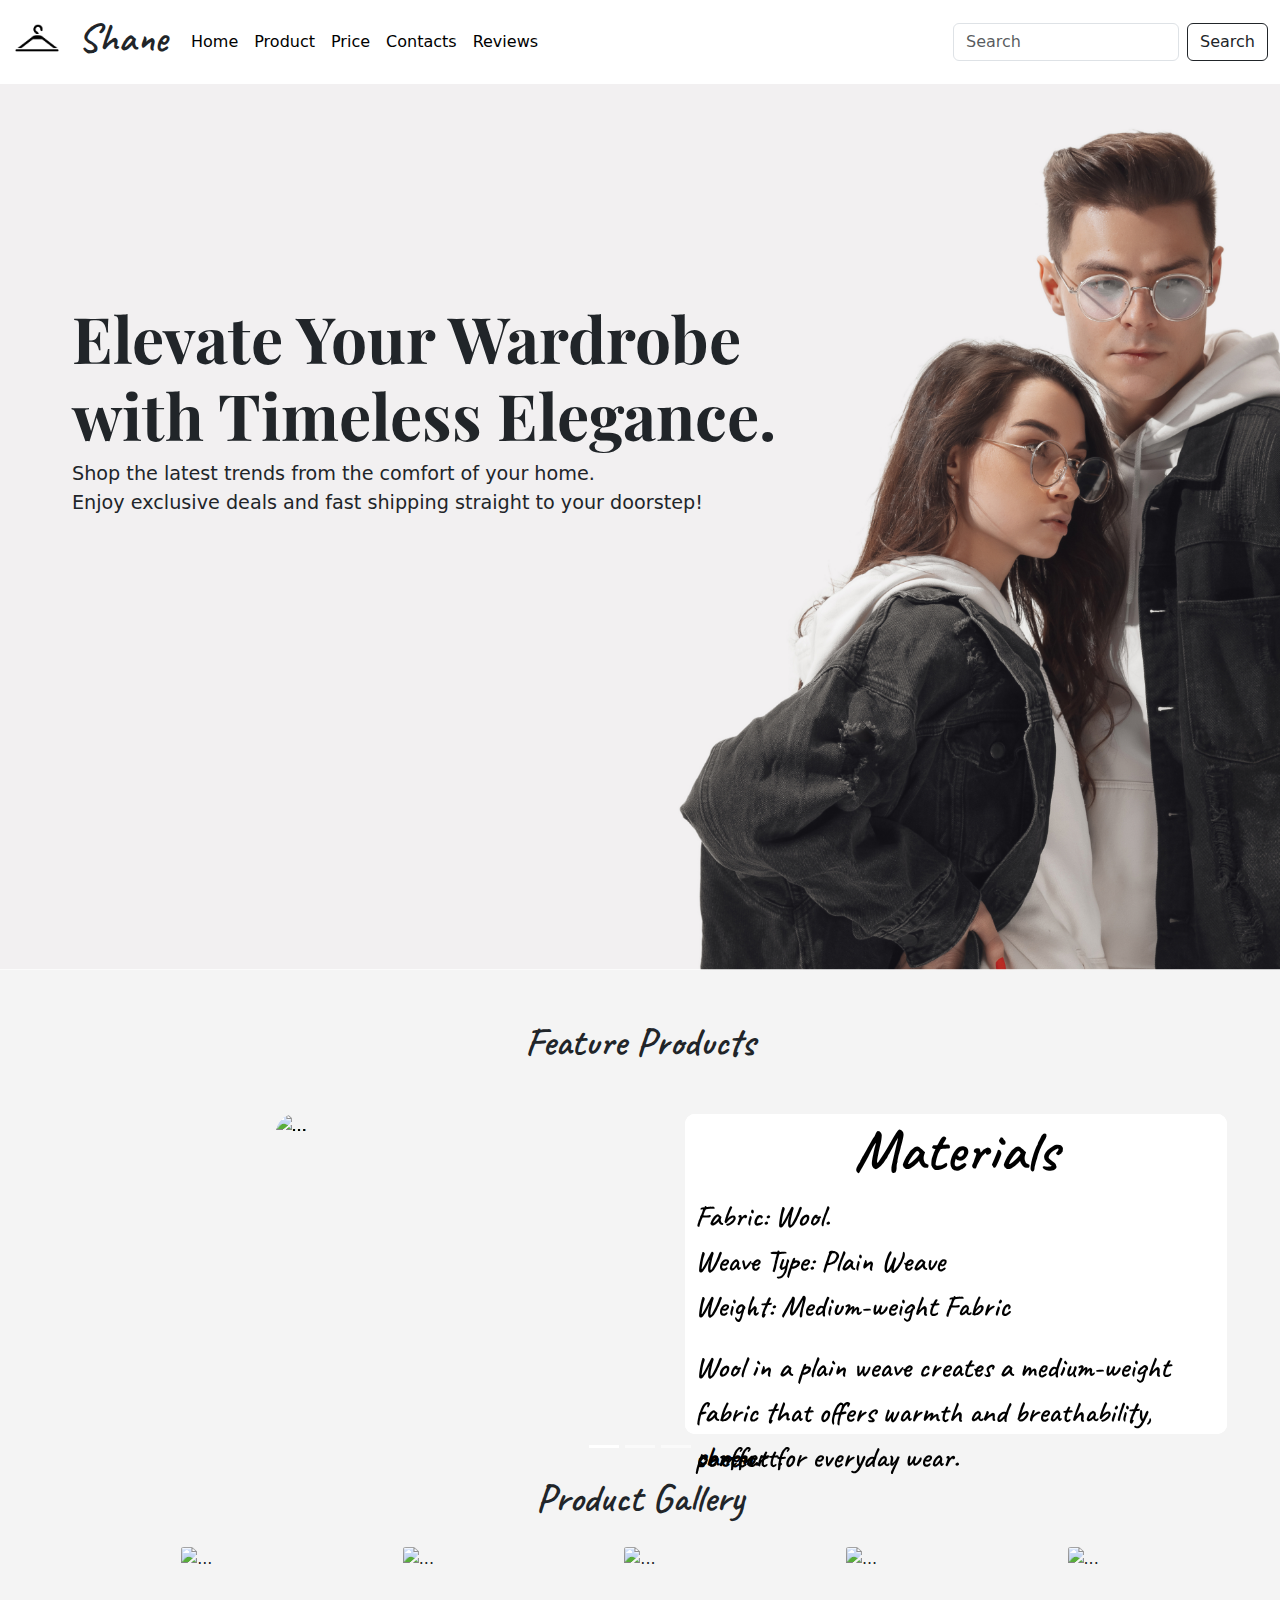
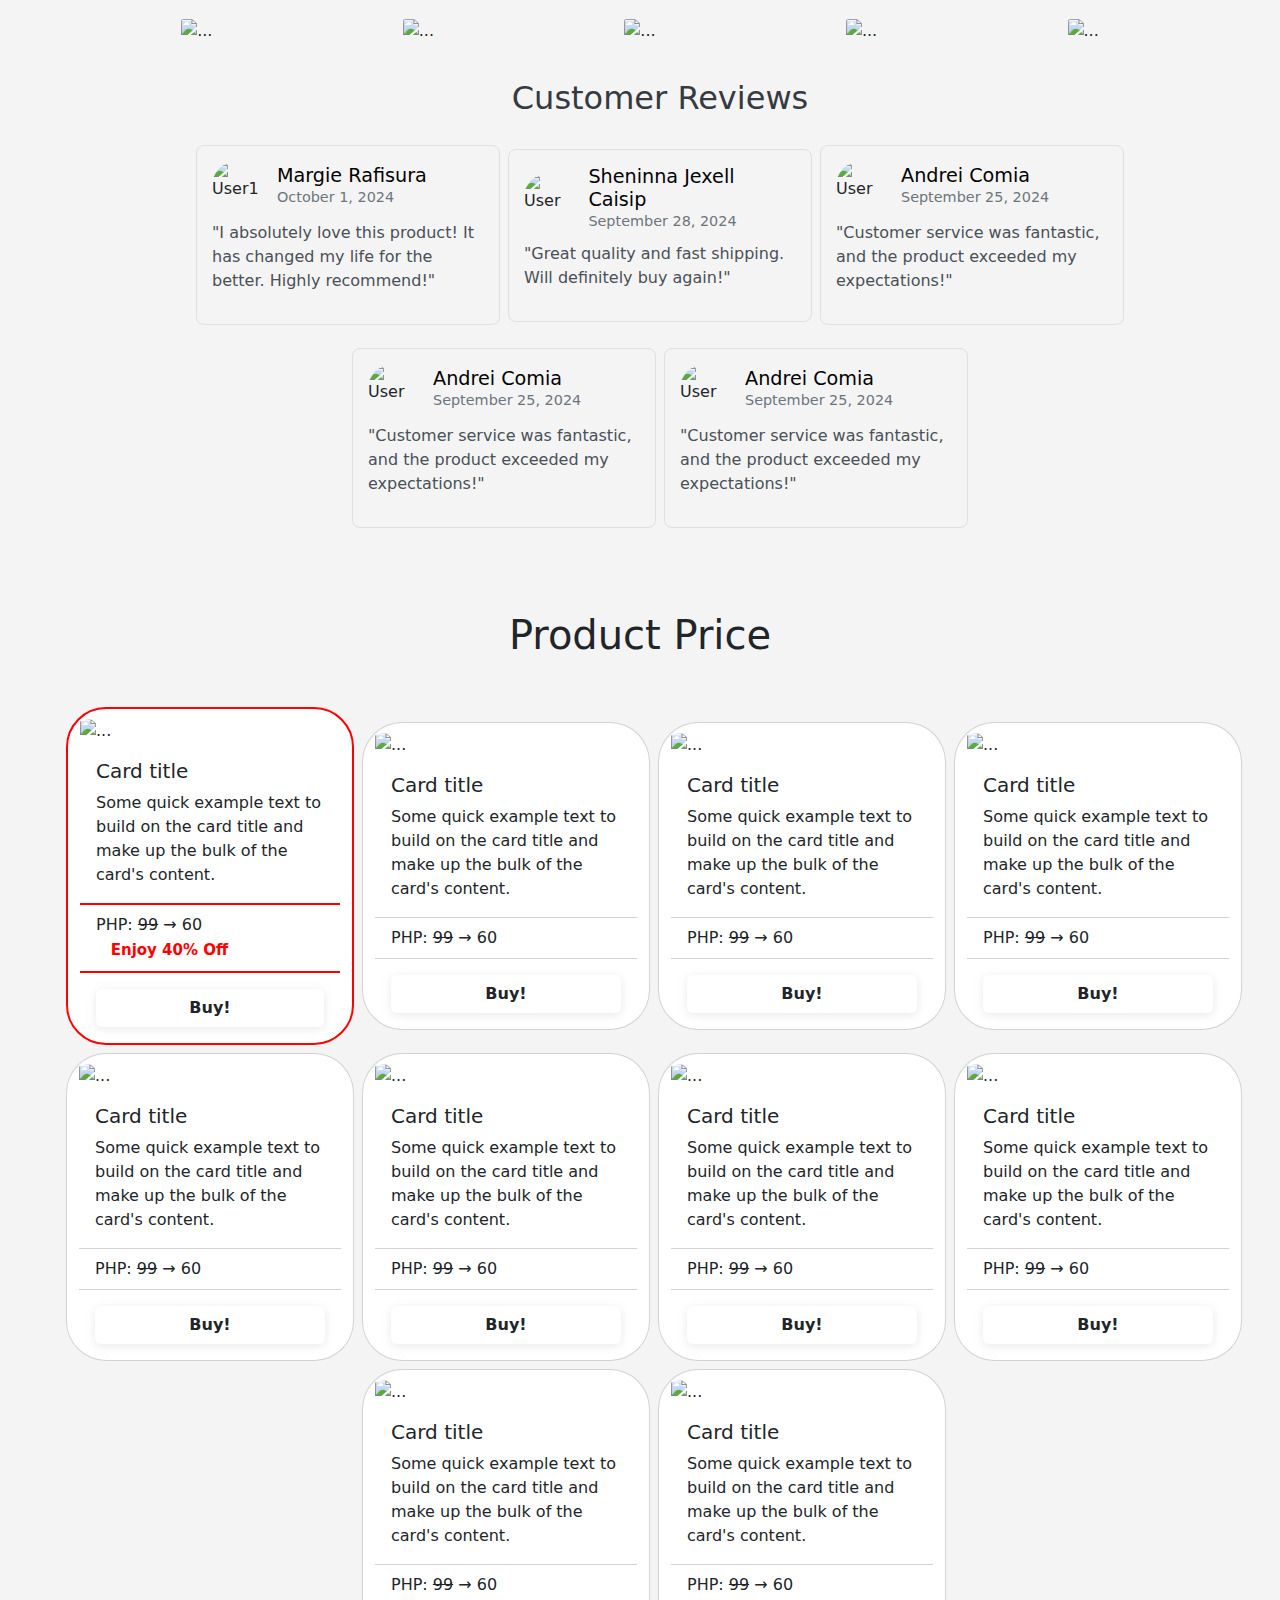
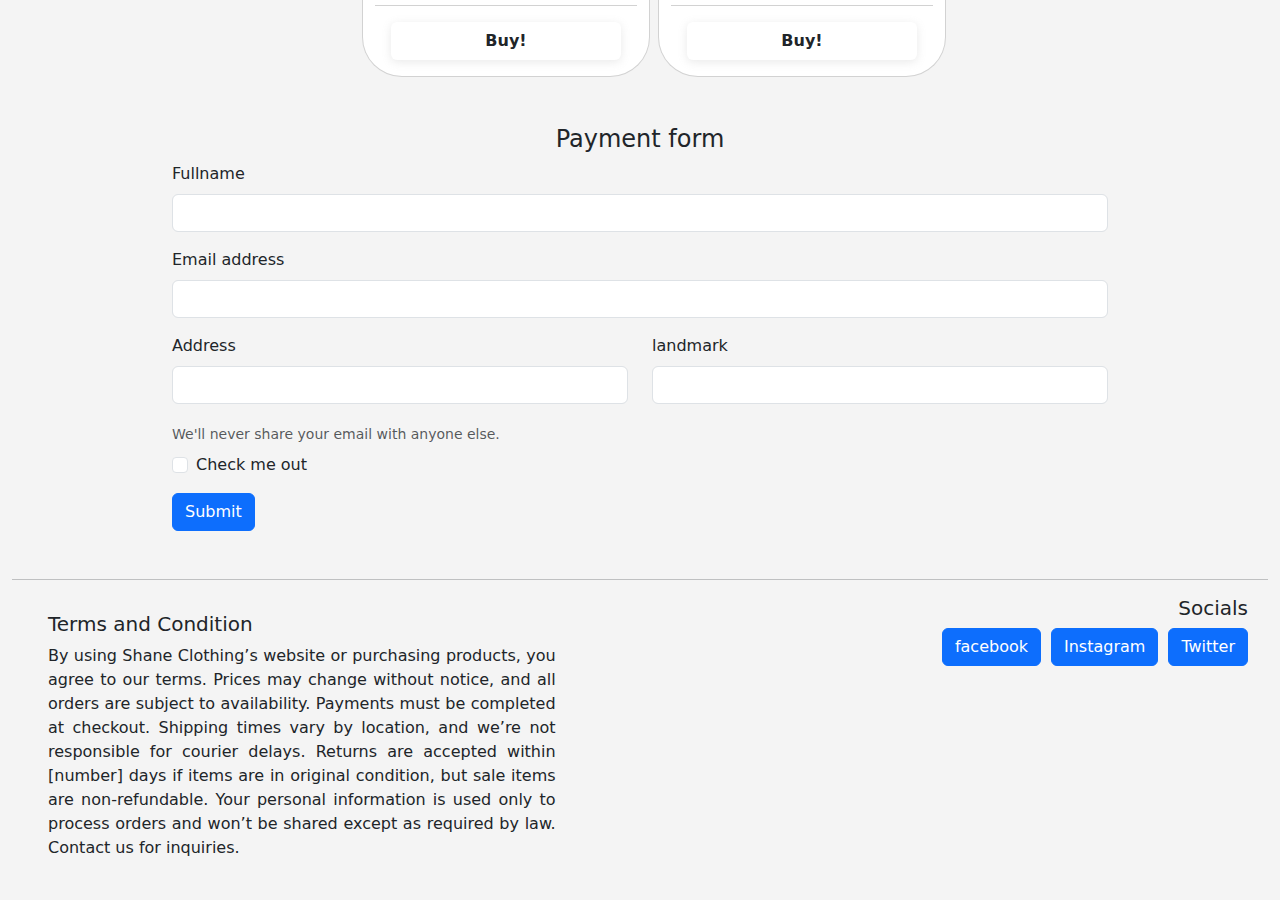
==== Web-Dev-M/UI-kay-sir-ivan-main/index.html @ c903a93c "Add files via upload" ====
<!DOCTYPE html>
<html lang="en">
<head>
    <meta charset="UTF-8">
    <meta name="viewport" content="width=device-width, initial-scale=1.0">
    <title>Shane</title>
    <link href="https://cdn.jsdelivr.net/npm/bootstrap@5.3.3/dist/css/bootstrap.min.css" rel="stylesheet" integrity="sha384-QWTKZyjpPEjISv5WaRU9OFeRpok6YctnYmDr5pNlyT2bRjXh0JMhjY6hW+ALEwIH" crossorigin="anonymous">
    <link rel="stylesheet" href="index.css">
    
</head>
<body>

    <header>
        <nav class="navbar navbar-expand-lg fixed-top">
            <div class="container-fluid">
              <a class="navbar-brand" href="#"> 
                <img src="assets/Logo2.png" class="img-fluid mb-2" alt="...">
              </a>
              <h1 class="me-3">
                Shane 
              </h1>
              <button class="navbar-toggler" type="button" data-bs-toggle="collapse" data-bs-target="#navbarSupportedContent" aria-controls="navbarSupportedContent" aria-expanded="false" aria-label="Toggle navigation">
                <span class="navbar-toggler-icon"></span>
              </button>
              <div class="collapse navbar-collapse" id="navbarSupportedContent">
                <ul class="navbar-nav me-auto mb-2 mb-lg-0">
                  <li class="nav-item">
                    <a class="nav-link active" aria-current="page" href="#">Home</a>
                  </li>
                  <li class="nav-item">
                    <a class="nav-link active" href="#">Product</a>
                  </li>

                  <li class="nav-item">
                    <a class="nav-link active" href="#">Price</a>
                  </li>

                  <li class="nav-item">
                    <a class="nav-link active" href="#">Contacts</a>
                  </li>

                  <li class="nav-item">
                    <a class="nav-link active" href="#">Reviews</a>
                  </li>

                </ul>
                <form class="d-flex" role="search">
                  <input class="form-control me-2" type="search" placeholder="Search" aria-label="Search">
                  <button class="btn btn-outline-dark text-dark" type="submit">Search</button>
                </form>
              </div>
            </div>
          </nav>
    </header>
    
    <main>
        <section class="mb-5">
          <img src="assets/Shane-logo22.png" class="img-bg img-fluid" alt="...">

          <div class="container-fluid">
            <h1 class="header-text"><span class="hero-span">Elevate Your Wardrobe</span> <br>with Timeless Elegance.</h1>
            <p class="parag">
              Shop the latest trends from the comfort of your home. <br>  Enjoy exclusive deals and fast shipping straight to your doorstep!
            </p>
          </div>
        </section>

        <section>
          <div class="contr container-fluid">
            <h1 class="tops">Feature Products</h1>

            <div id="carouselExampleInterval" class="carousel slide w-100" data-bs-ride="carousel">
              <div class="carousel-indicators">
                <button type="button" data-bs-target="#carouselExampleIndicators" data-bs-slide-to="0" class="active" aria-current="true" aria-label="Slide 1"></button>
                <button type="button" data-bs-target="#carouselExampleIndicators" data-bs-slide-to="1" aria-label="Slide 2"></button>
                <button type="button" data-bs-target="#carouselExampleIndicators" data-bs-slide-to="2" aria-label="Slide 3"></button>
              </div>
              <div class="carousel-inner">
                <a href="#id" class="feature-link">
                  <div class="carousel-item active" data-bs-interval="1000">
                    <div class="f-row row gap-1">
                        <div class="in-rowf col">
                          <img src="/UI-kay-sir-ivan-main/assets/2.2g.jfif" class="fp-img card-img-top" alt="...">
                        </div>
                      
                        <div class="in-rowf1 col">
                          <div class="fp-desc">
                            <h5 class="head1 text-center fs-7">Materials</h5>
                              <p class="parag-feture">
                                Fabric: Cotton.<br>
                                Weave Type: Twill Weave<br>
                                Weight: Lightweight Fabric
                              </p>
                              <p class="parag-feture">
                              Cotton in a twill weave creates a lightweight, durable fabric that drapes beautifully and offers comfort.
                              </p>
                          </div>
                        </div>

                    </div>
                  </div>
                </a>

                <a href="#id" class="feature-link">
                <div class="carousel-item active" data-bs-interval="1000">
                  <div class="f-row row gap-1">
                      <div class="in-rowf col">
                        <img src="/UI-kay-sir-ivan-main/assets/4.4g.jfif" class="fp-img card-img-top" alt="...">
                      </div>
                    <div class="in-rowf1 col">
                        <div class="fp-desc">
                          <h5 class="head1 text-center fs-7">Materials</h5>
                            <p class="parag-feture">
                              Fabric: Wool.<br>
                              Weave Type: Plain Weave<br>
                              Weight: Medium-weight Fabric
                            </p>
                            <p class="parag-feture">
                              Wool in a plain weave creates a medium-weight fabric that offers warmth and breathability, perfect for everyday wear.
                            </p>
                        </div>
                    </div>
                  </div>
                </div>
                </a>

                <a href="#id" class="feature-link">
                <div class="carousel-item active" data-bs-interval="1000"></div>
                  <div class="f-row row gap-1">
                    <div class="in-rowf col">
                      <img src="/UI-kay-sir-ivan-main/assets/3m.jfif" class="fp-img card-img-top" alt="...">
                    </div>
                    <div class="in-rowf1 col">
                        <div class="fp-desc">
                          <h5 class="head1 text-center fs-7">Materials</h5>
                            <p class="parag-feture">
                              Fabric: Polyester.<br>
                              Weave Type: Satin Weave<br>
                              Weight: Heavyweight Fabric
                            </p>
                            <p class="parag-feture">
                              Polyester in a satin weave forms a heavyweight fabric that combines durability with a luxurious sheen.
                            </p>
                        </div>
                    </div>
                  </div>
                </div>
              </a>


              <button class="carousel-control-prev" type="button" data-bs-target="#carouselExampleInterval" data-bs-slide="prev">
                <span class="carousel-control-prev-icon-dark" aria-hidden="true"></span>
                <span class="visually-hidden">Previous</span>
              </button>
              <button class="carousel-control-next" type="button" data-bs-target="#carouselExampleInterval" data-bs-slide="next">
                <span class="carousel-control-next-icon-dark" aria-hidden="true"></span>
                <span class="visually-hidden">Next</span>
              </button>
            </div>
          </div>
        </section>

        <section class="oop">
          <h1 class="tops">Product Gallery</h1>

          <div class="container">
            <div class="container text-center">
              <div class="row row-cols-2 row-cols-lg-5 g-2 g-lg-3">
                <div class="col">
                  <div class="p-3">
                    <img src="/UI-kay-sir-ivan-main/assets/1.1g.jfif" class="card-img-top" alt="...">
                  </div>
                </div>
                <div class="col">
                  <div class="p-3">
                    <img src="/UI-kay-sir-ivan-main/assets/2.2g.jfif" class="card-img-top" alt="...">
                  </div>
                </div>
                <div class="col">
                  <div class="p-3">
                    <img src="/UI-kay-sir-ivan-main/assets/3.3g.jfif "class="card-img-top" alt="...">
                  </div>
                </div>
                <div class="col">
                  <div class="p-3">
                    <img src="/UI-kay-sir-ivan-main/assets/4.4g.jfif" class="card-img-top" alt="...">
                  </div>
                </div>
                <div class="col">
                  <div class="p-3">
                    <img src="/UI-kay-sir-ivan-main/assets/2g.jfif" class="card-img-top" alt="...">
                  </div>
                </div>
                <div class="col">
                  <div class="p-3">
                    <img src="/UI-kay-sir-ivan-main/assets/5g.jfif" class="card-img-top" alt="...">
                  </div>
                </div>
                <div class="col">
                  <div class="p-3">
                    <img src="/UI-kay-sir-ivan-main/assets/2m.jfif" class="card-img-top" alt="...">
                  </div>
                </div>
                <div class="col">
                  <div class="p-3">
                    <img src="/UI-kay-sir-ivan-main/assets/3m.jfif" class="card-img-top" alt="...">
                  </div>
                </div>
                <div class="col">
                  <div class="p-3">
                    <img src="/UI-kay-sir-ivan-main/assets/4m.jfif" class="card-img-top" alt="...">
                  </div>
                </div>
                <div class="col">
                  <div class="p-3">
                    <img src="/UI-kay-sir-ivan-main/assets/5m.jfif" class="card-img-top" alt="...">
                  </div>
                </div>
              </div>
            </div>  
          </div>
        </section>

        <section class="reviews">

          <div class="rev-container row container-fluid gap-2">
                <h2 class="reviews-title" id="id">Customer Reviews</h2>
                <div class="review-card col-12 col-md-3 col-lg-3">
                    <div class="review-header">
                        <img src="assets/gir.jpg" alt="User1" class="review-avatar">
                        <div>
                            <h3 class="review-name">Margie Rafisura</h3>
                            <p class="review-date">October 1, 2024</p>
                        </div>
                    </div>
                    <p class="review-text">"I absolutely love this product! It has changed my life for the better. Highly recommend!"</p>
                </div>

                  <div class="review-card col-12 col-md-3 col-lg-3">
                    <div class="review-header">
                        <img src="assets/gg.jpg" alt="User 2" class="review-avatar">
                        <div>
                            <h3 class="review-name">Sheninna Jexell Caisip</h3>
                            <p class="review-date">September 28, 2024</p>
                        </div>
                    </div>
                    <p class="review-text">"Great quality and fast shipping. Will definitely buy again!"</p>
                  </div>

                  <div class="review-card col-12 col-md-3 col-lg-3">
                    <div class="review-header">
                        <img src="assets/boi.jpg" alt="User 3" class="review-avatar">
                        <div>
                            <h3 class="review-name">Andrei Comia</h3>
                            <p class="review-date">September 25, 2024</p>
                        </div>
                    </div>
                    <p class="review-text">"Customer service was fantastic, and the product exceeded my expectations!"</p>
                  </div>


                  <div class="review-card col-12 col-md-3 col-lg-3">
                    <div class="review-header">
                        <img src="assets/boi.jpg" alt="User 3" class="review-avatar">
                        <div>
                            <h3 class="review-name">Andrei Comia</h3>
                            <p class="review-date">September 25, 2024</p>
                        </div>
                    </div>
                    <p class="review-text">"Customer service was fantastic, and the product exceeded my expectations!"</p>
                  </div>

                  <div class="review-card col-12 col-md-3 col-lg-3">
                    <div class="review-header">
                        <img src="assets/boi.jpg" alt="User 3" class="review-avatar">
                        <div>
                            <h3 class="review-name">Andrei Comia</h3>
                            <p class="review-date">September 25, 2024</p>
                        </div>
                    </div>
                    <p class="review-text">"Customer service was fantastic, and the product exceeded my expectations!"</p>
                  </div>
          </div>
               
        </section>
    
        <section>
          <div class="payment container-fluid mt-5">
            <h1 class="text-center my-5">Product Price</h1>
            <div class="payment-row row gap-2 ms-3">

                <div class="discount-card-1 card" style="width: 18rem;">
                  <img src="/UI-kay-sir-ivan-main/assets/1.1g.jfif" class="card-img-top" alt="...">
                    <div class="card-body">
                      <h5 class="card-title">Card title</h5>
                      <p class="card-text">Some quick example text to build on the card title and make up the bulk of the card's content.</p>
                    </div>
                      <ul class="list-group list-group-flush">
                        <li class="list-group-item">PHP: <span class="discount">99</span> &#x2192; 60 <span class="discount-1 badge">Enjoy 40% Off</span></li>
                      </ul>
                    <div class="card-body">
                      <a href="#" class="btn-dis btn">Buy!</a>
                    </div>
                </div>

                <div class="discount-card card" style="width: 18rem;">
                  <img src="/UI-kay-sir-ivan-main/assets/2.2g.jfif" class="card-img-top" alt="...">
                    <div class="card-body">
                      <h5 class="card-title">Card title</h5>
                      <p class="card-text">Some quick example text to build on the card title and make up the bulk of the card's content.</p>
                    </div>
                      <ul class="list-group list-group-flush">
                        <li class="list-group-item">PHP: <span class="discount">99</span> &#x2192; 60</li>
                      </ul>
                    <div class="card-body">
                      <a href="#" class="btn-dis btn">Buy!</a>
                    </div>
                </div>

                <div class="discount-card card" style="width: 18rem;">
                  <img src="/UI-kay-sir-ivan-main/assets/2g.jfif" class="card-img-top" alt="...">
                    <div class="card-body">
                      <h5 class="card-title">Card title</h5>
                      <p class="card-text">Some quick example text to build on the card title and make up the bulk of the card's content.</p>
                    </div>
                      <ul class="list-group list-group-flush">
                        <li class="list-group-item">PHP: <span class="discount">99</span> &#x2192; 60</li>
                      </ul>
                    <div class="card-body">
                      <a href="#" class="btn-dis btn">Buy!</a>
                    </div>
                </div>

                <div class="discount-card card" style="width: 18rem;">
                  <img src="/UI-kay-sir-ivan-main/assets/3.3g.jfif" class="card-img-top" alt="...">
                    <div class="card-body">
                      <h5 class="card-title">Card title</h5>
                      <p class="card-text">Some quick example text to build on the card title and make up the bulk of the card's content.</p>
                    </div>
                      <ul class="list-group list-group-flush">
                        <li class="list-group-item">PHP: <span class="discount">99</span> &#x2192; 60</li>
                      </ul>
                    <div class="card-body">
                      <a href="#" class="btn-dis btn">Buy!</a>
                    </div>
                </div>

                <div class="discount-card card" style="width: 18rem;">
                  <img src="/UI-kay-sir-ivan-main/assets/5g.jfif" class="card-img-top" alt="...">
                    <div class="card-body">
                      <h5 class="card-title">Card title</h5>
                      <p class="card-text">Some quick example text to build on the card title and make up the bulk of the card's content.</p>
                    </div>
                      <ul class="list-group list-group-flush">
                        <li class="list-group-item">PHP: <span class="discount">99</span> &#x2192; 60</li>
                      </ul>
                    <div class="card-body">
                      <a href="#" class="btn-dis btn">Buy!</a>
                    </div>
                </div>

                <div class="discount-card card" style="width: 18rem;">
                  <img src="/UI-kay-sir-ivan-main/assets/2m.jfif" class="card-img-top" alt="...">
                    <div class="card-body">
                      <h5 class="card-title">Card title</h5>
                      <p class="card-text">Some quick example text to build on the card title and make up the bulk of the card's content.</p>
                    </div>
                      <ul class="list-group list-group-flush">
                        <li class="list-group-item">PHP: <span class="discount">99</span> &#x2192; 60</li>
                      </ul>
                    <div class="card-body">
                      <a href="#" class="btn-dis btn">Buy!</a>
                    </div>
                </div>

                <div class="discount-card card" style="width: 18rem;">
                  <img src="/UI-kay-sir-ivan-main/assets/3m.jfif" class="card-img-top" alt="...">
                    <div class="card-body">
                      <h5 class="card-title">Card title</h5>
                      <p class="card-text">Some quick example text to build on the card title and make up the bulk of the card's content.</p>
                    </div>
                      <ul class="list-group list-group-flush">
                        <li class="list-group-item">PHP: <span class="discount">99</span> &#x2192; 60</li>
                      </ul>
                    <div class="card-body">
                      <a href="#" class="btn-dis btn">Buy!</a>
                    </div>
                </div>

                <div class="discount-card card" style="width: 18rem;">
                  <img src="/UI-kay-sir-ivan-main/assets/4m.jfif" class="card-img-top" alt="...">
                    <div class="card-body">
                      <h5 class="card-title">Card title</h5>
                      <p class="card-text">Some quick example text to build on the card title and make up the bulk of the card's content.</p>
                    </div>
                      <ul class="list-group list-group-flush">
                        <li class="list-group-item">PHP: <span class="discount">99</span> &#x2192; 60</li>
                      </ul>
                    <div class="card-body">
                      <a href="#" class="btn-dis btn">Buy!</a>
                    </div>
                </div>

                <div class="discount-card card" style="width: 18rem;">
                  <img src="/UI-kay-sir-ivan-main/assets/1m.jfif" class="card-img-top" alt="...">
                    <div class="card-body">
                      <h5 class="card-title">Card title</h5>
                      <p class="card-text">Some quick example text to build on the card title and make up the bulk of the card's content.</p>
                    </div>
                      <ul class="list-group list-group-flush">
                        <li class="list-group-item">PHP: <span class="discount">99</span> &#x2192; 60</li>
                      </ul>
                    <div class="card-body">
                      <a href="#" class="btn-dis btn">Buy!</a>
                    </div>
                </div>

                <div class="discount-card card" style="width: 18rem;">
                  <img src="/UI-kay-sir-ivan-main/assets/6m.jfif" class="card-img-top" alt="...">
                    <div class="card-body">
                      <h5 class="card-title">Card title</h5>
                      <p class="card-text">Some quick example text to build on the card title and make up the bulk of the card's content.</p>
                    </div>
                      <ul class="list-group list-group-flush">
                        <li class="list-group-item">PHP: <span class="discount">99</span> &#x2192; 60</li>
                      </ul>
                    <div class="card-body">
                      <a href="#" class="btn-dis btn">Buy!</a>
                    </div>
                </div>

              </div>
          </div>
        </section>


        <section class="payment-form mt-5">
          <h4 class="text-center">Payment form</h4>
          <div class="payment-cont container-fluid w-75">
            <form>
              <div class="mb-3">  
                <label for="exampleInputPassword1" class="form-label">Fullname</label>
                <input type="password" class="form-control" id="exampleInputPassword1">
              </div>
              <div class="mb-3">
                <label for="exampleInputEmail1" class="form-label">Email address</label>
                <input type="email" class="form-control" id="exampleInputEmail1" aria-describedby="emailHelp">
              </div>
              <div class="row">
                <div class="col-6 mb-3">
                  <label for="exampleInputPassword1" class="form-label">Address</label>
                  <input type="password" class="form-control" id="exampleInputPassword1">
                </div>
  
                <div class="col-6 mb-3">
                  <label for="exampleInputPassword1" class="form-label">landmark</label>
                  <input type="password" class="form-control" id="exampleInputPassword1">
                </div>
              </div>
              <div id="emailHelp" class="form-text mb-2">We'll never share your email with anyone else.</div>
              <div class="mb-3 form-check">
                <input type="checkbox" class="form-check-input" id="exampleCheck1">
                <label class="form-check-label" for="exampleCheck1">Check me out</label>
              </div>
              
              <button type="submit" class="btn btn-primary">Submit</button>
              
            </form>
          </div>
        </section>

        
    </main>

    <footer>
      <div class="foot-container container-fluid mt-5">
        <hr>
        <div class="row mb-4">   
              <div class="col-sm-6 col-lg-6 mb-3 mb-sm-0">
                <div class="footer-card card">
                  <div class="footer-1 card-body">
                    <h5 class="card-title">Terms and Condition</h5>
                    <p class="footer-text card-text">By using Shane Clothing’s website or purchasing products, you agree to our terms. 
                      Prices may change without notice, and all orders are subject to availability. Payments must be completed at 
                      checkout. Shipping times vary by location, and we’re not responsible for courier delays. Returns are accepted 
                      within [number] days if items are in original condition, but sale items are non-refundable. Your personal information 
                      is used only to process orders and won’t be shared except as required by law. Contact us  
                      for inquiries.</p>
                  </div>
                </div>
              </div>
              <div class="col-sm-6 col-lg-6 ">
                
                    <h5 class="footer-2" >Socials</h5>
                    <div class="div1">
                      <a href="#" class="social-btn btn btn-primary">facebook</a>
                      <a href="#" class="btn btn-primary">Instagram</a>
                      <a href="#" class="btn footer-2 btn-primary">Twitter</a>
                    </div>
                    
                  </div>
                </div>
              </div>
            </div>
        </div>   
    </footer>



    <script src="https://cdn.jsdelivr.net/npm/bootstrap@5.3.3/dist/js/bootstrap.bundle.min.js" integrity="sha384-YvpcrYf0tY3lHB60NNkmXc5s9fDVZLESaAA55NDzOxhy9GkcIdslK1eN7N6jIeHz" crossorigin="anonymous"></script>
</body>
</html>
---- Web-Dev-M/UI-kay-sir-ivan-main/index.css ----
@font-face {
    font-family: header;
    src: url(fonts/Caveat-SemiBold.ttf);
}

@font-face {
    font-family: design;
    src: url(fonts/PlayfairDisplay-VariableFont_wght.ttf);
}
body{
    background-color: rgb(244, 244, 244);
}

.navbar{
    object-fit: cover;
    background-color: white;
}
.img-fluid{
    height: 50px;
}

.img-bg{
    margin-top: 70px;
    height: 100%;
}
.me-3{
    font-family: header;
}

.header-text {
    font-size: 1.0rem; /* Default size */
    position: absolute; 
    top: 150px;
    margin-left: 10px;
    font-weight: bolder;
}

.parag{
    font-size: 0.5rem;
    position: absolute;
    top: 200px;
    margin-left: 10px;  
}

.tops{
    font-family: header;
    text-align: center;
}

.card-img-top{
    border-radius: 10%;
}

.feat-desc{
    position: absolute;
    right: 10px;
}

.fp-img{
    height: 80%;
    width: 120%;
    border-radius: 20px;
    object-fit: contain;
}
.in-rowf{
    width: 45%;
    height: 200px;
    display: flex;
    align-items: center;
    justify-content: center;
    
}

.in-rowf1{
    width: 45%;
    height: 200px;
    display: flex;
    align-items: center;
    justify-content: center;
    font-family: header;
}

.parag-feture{
    font-size: 12px;
}

.fp-desc{
    height: 80%;
    width: 120%;
    border-radius: 10px;
    background-color: white;
}
.parag-feture{
    margin-left: 10px;
}

.f-row{
    display: flex;
    align-items: center;
    justify-content: center;
    width: 100%;
    margin-left: 1px;
}

.feature-link{
    text-decoration: none;
    color: black;
}

.rev-container{
    width: 100%;
    position: relative;
    display: flex;
    justify-content: center;
    align-items: center;
    margin-left: 20px;
}

.reviews {
    margin: 0 auto;
    padding: 20px;
    background: rgb(244, 244, 244);
    border-radius: 8px;
}

.reviews-title {
    text-align: center;
    margin-bottom: 20px;
    color: #343a40;
}

.review-card {
    border: 1px solid #e0e0e0;
    border-radius: 8px;
    padding: 15px;
    margin-bottom: 15px;
    transition: box-shadow 0.3s;
}

.review-card:hover {
    box-shadow: 0 4px 20px rgba(0, 0, 0, 0.2);
}

.review-header {
    display: flex;
    align-items: center;
}

.review-avatar {
    width: 50px;
    height: 50px;
    border-radius: 50%;
    margin-right: 15px;
}

.review-name {
    margin: 0;
    font-size: 1.2em;
    color: #020202;
}

.review-date {
    margin: 0;
    font-size: 0.9em;
    color: #6c757d;
}

.review-text {
    margin-top: 10px;
    font-size: 1em;
    color: #495057;
}

.payment{
    width: 100%;

}
.payment-row{
    display: flex;
    justify-content: center;
    align-items: center;
}

.discount-card{
    padding-top: 10px;
    border-radius: 40px;

}

.discount-card-1{
    padding-top: 10px;
    border-radius: 40px;
    border: 2px solid red;
}

.discount{
    text-decoration: line-through;
}

.discount-1{
    color: red;
    margin-left: 5px;
    font-size: 15px;
}


.foot-container{
    width: 100%;
}
.footer-card{
    border: none;
    background: transparent;
}
.footer-1{
    margin-left: 20px;
    border: none;
    background: transparent;
    background-color: rgb(244, 244, 244);
 }

.footer-2{
   text-align: end;
   margin-right: 20px;
}

.div1{
    display: flex;
    justify-content: end;
    gap: 10px;
}

.footer-text{
    width: 90%;
    text-align: justify;
}

.btn-dis{
    box-shadow: 0 2px 10px rgba(143, 143, 143, 0.2);
    width: 100%;
    font-weight: 600;
}
  
@media (min-width: 800px) and (max-width: 1100px) {
    .adaptive-text {
        font-size: 1.5rem; 
    } 

    body{
        background-color: rgb(244, 244, 244);
    }

    .header-text {
        font-size: 2.5rem;
        position: absolute; 
        top: 200px;
        margin-left: 10px;
        font-weight: bolder;
    }
    
    .parag{
        font-size: 0.8rem;
        position: absolute;
        top: 300px;
        margin-left: 10px;  
    }


}

@media (min-width: 1100px) {
    .img-bg{
        margin-top: 70px;
        height: 900px;
        object-fit: cover;
    }
    .hero-span{
        font-weight: 700;
        font-size: 4.0rem;
        font-family: design;
    }
    .adaptive-text {
        font-size: 0.5rem; 
    }
    .header-text {
        font-size: 4.0rem;
        position: absolute; 
        top: 300px;
        margin-left: 60px;
        font-weight: bolder;
        font-family: design;
    }
    
    .parag{
        font-size: 1.2rem;
        position: absolute;
        top: 460px;
        margin-left: 60px;  
    }

    .in-rowf{
        width: 45%;
        height: 400px;
        display: flex;
        align-items: center;
        justify-content: center;
        
    }
    
    .in-rowf1{
        width: 45%;
        height: 400px;
        display: flex;
        align-items: center;
        justify-content: center;
        font-family: header;
    }

    .fp-desc{
        height: 80%;
        width: 90%;
        border-radius: 10px;
        background-color: white;
    }

    .fp-img{
        height: 80%;
        width: 50%;
        margin-left: 200px;
        border-radius: 20px;
        object-fit: fill;
    }

    
    .parag-feture{
        font-size: 30px;
    }

    .head1{
        font-size: 60px;
        font-weight: 800;
    }
}
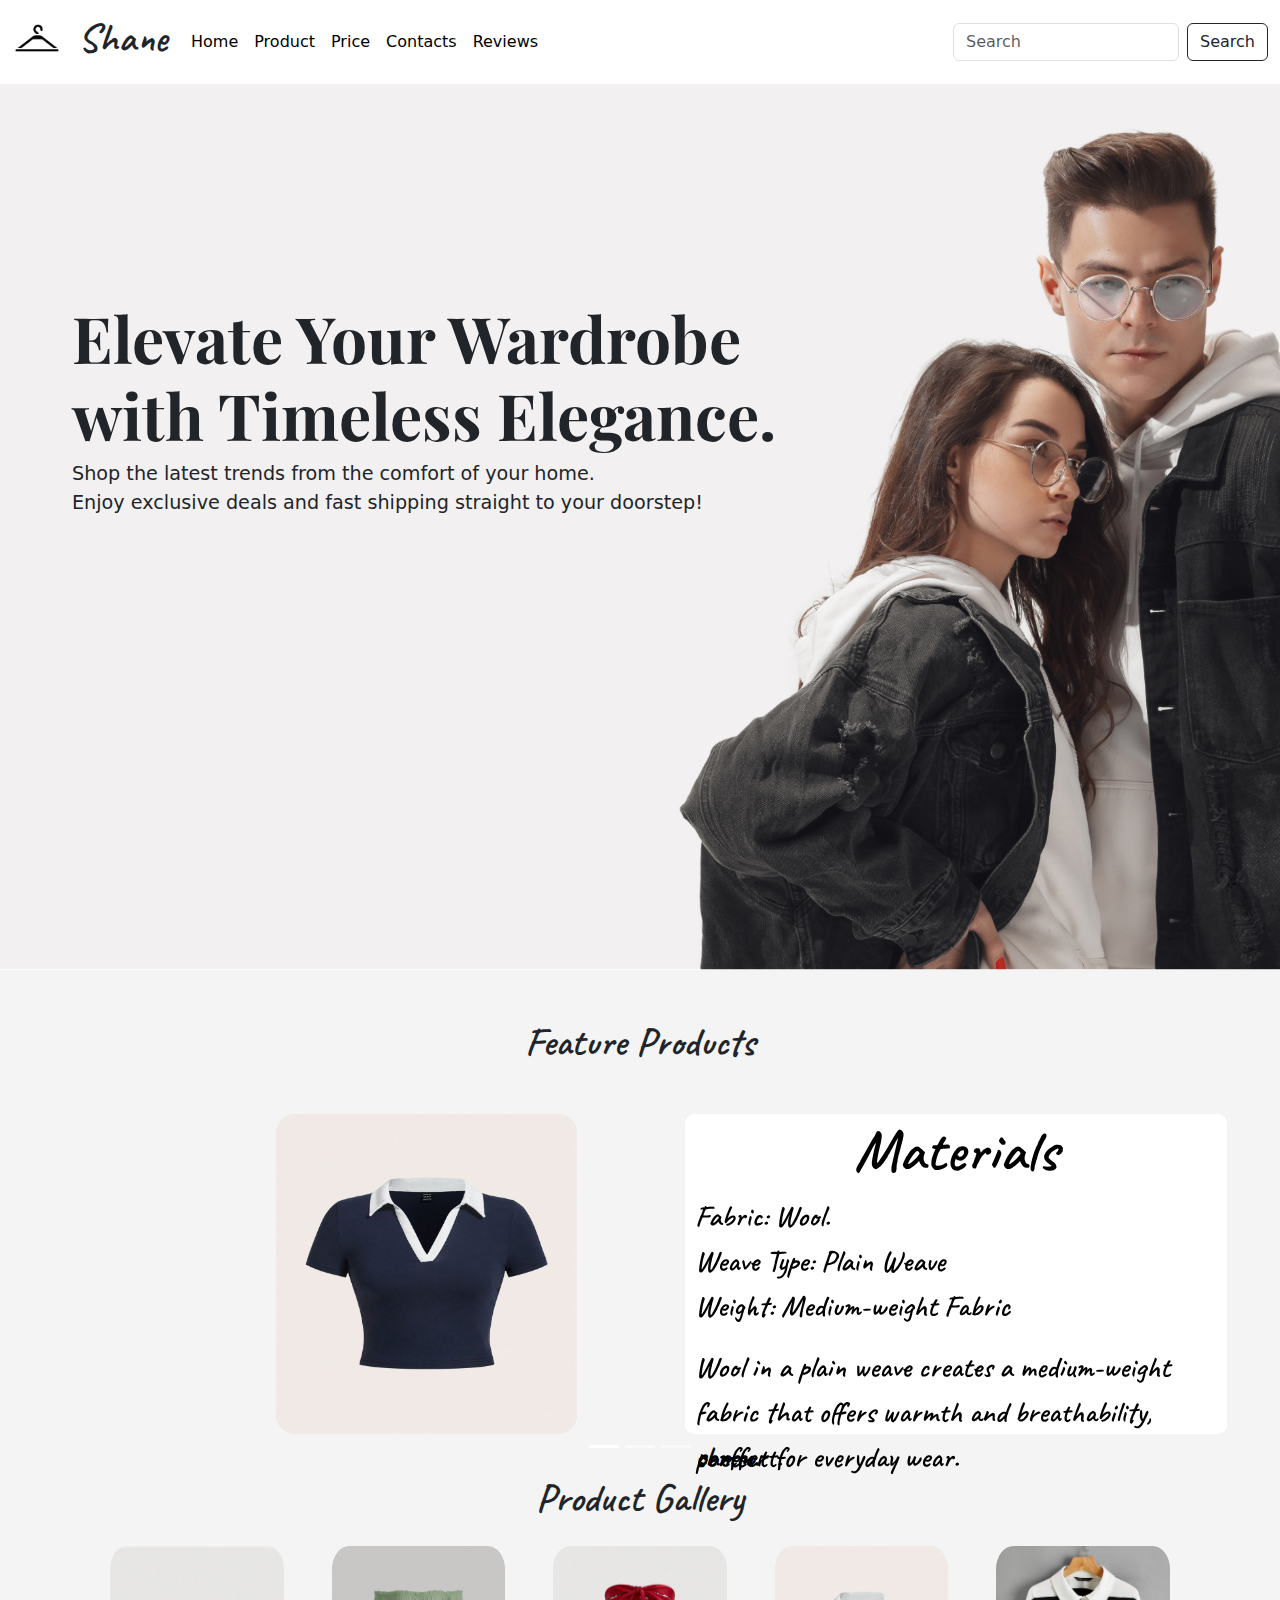
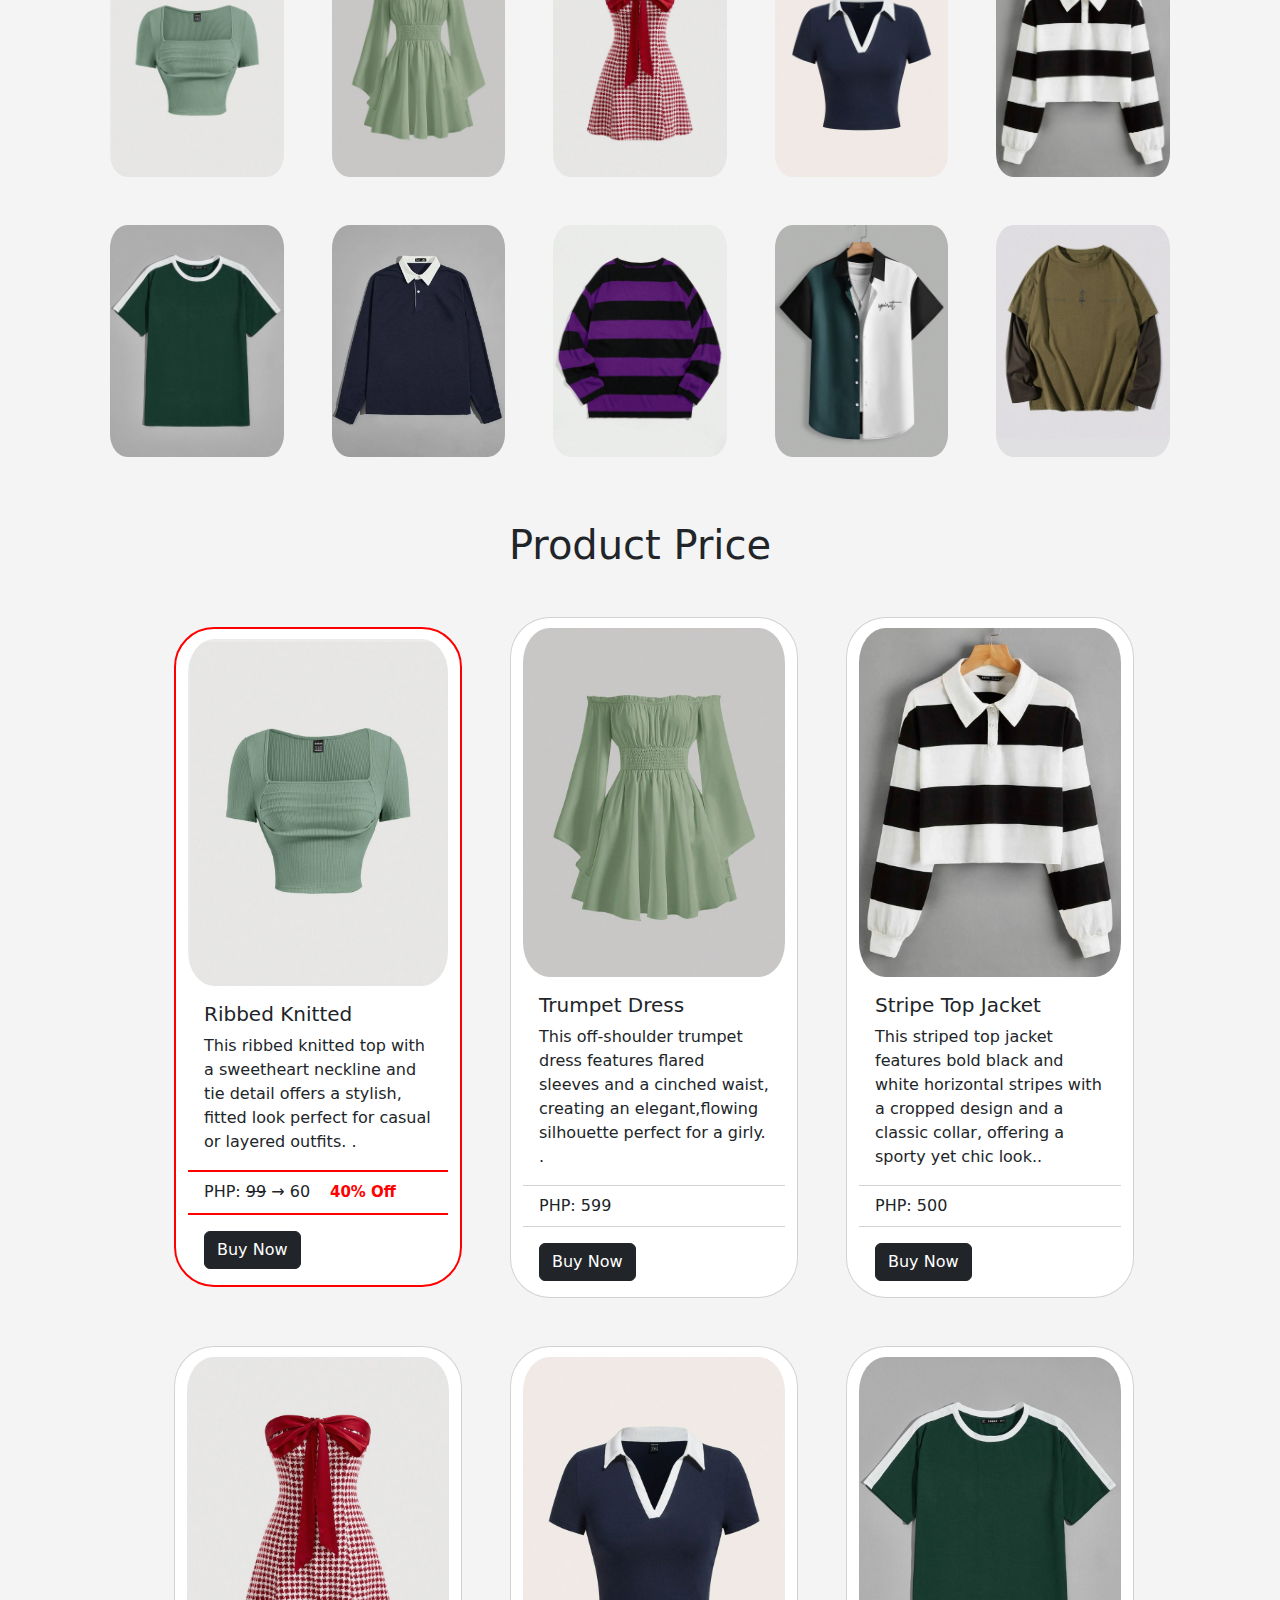
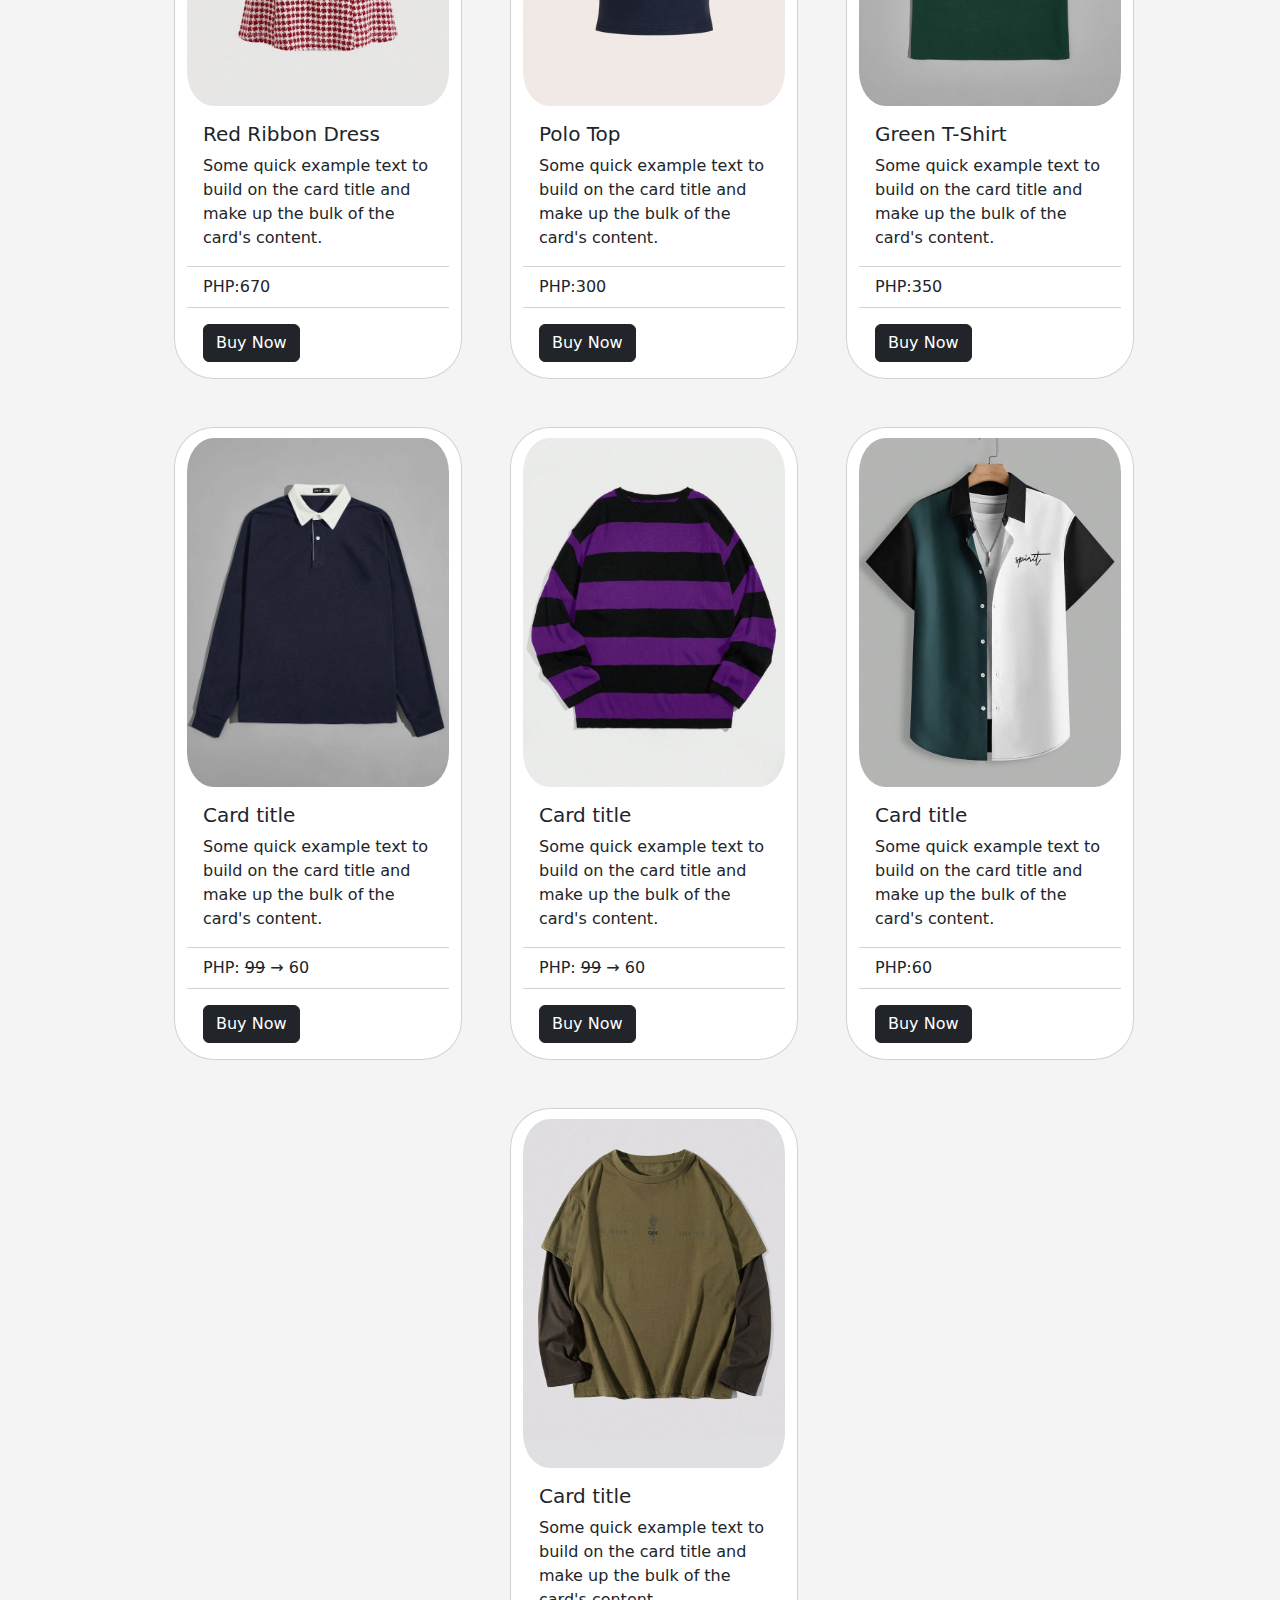
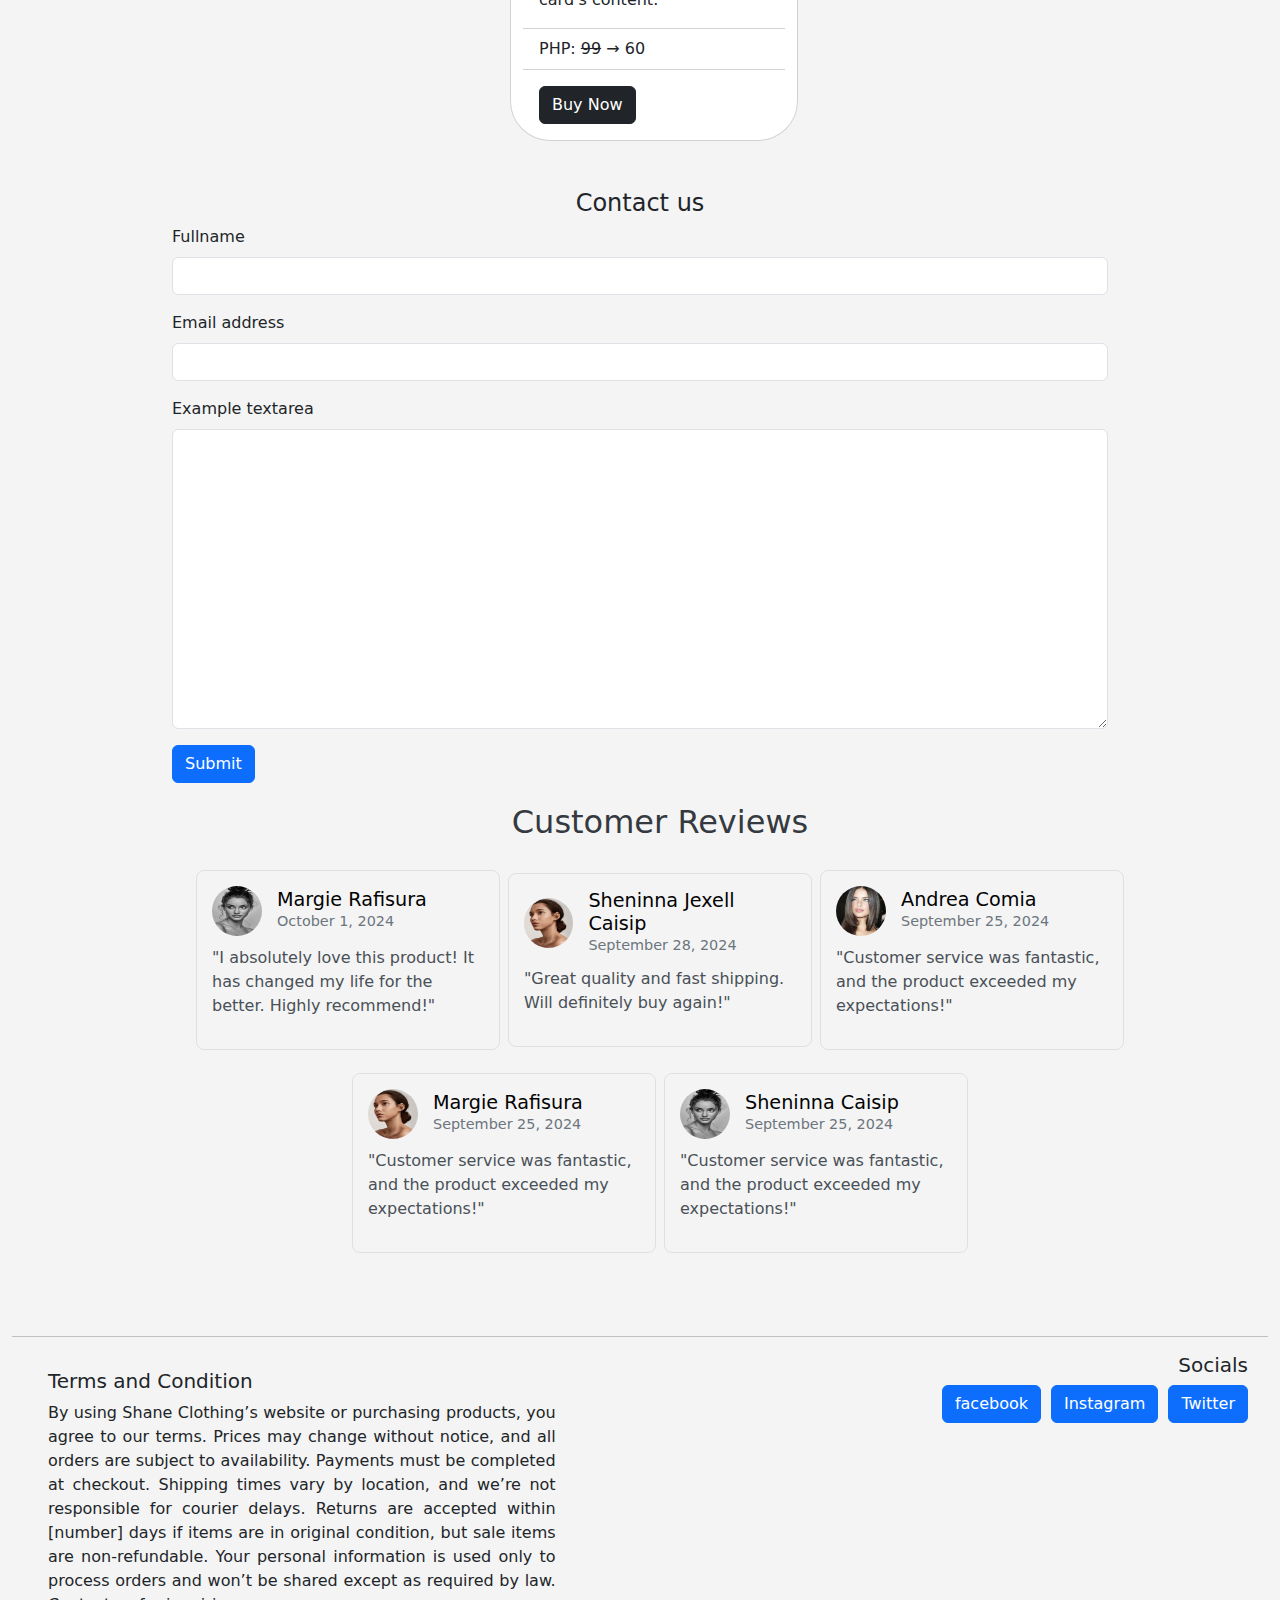
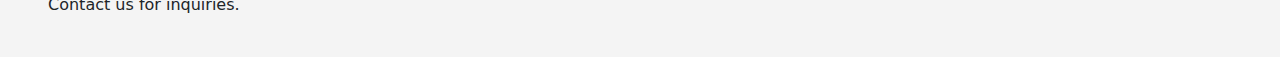
==== commit ab6eaa00: "co" ====
--- a/Web-Dev-M/UI-kay-sir-ivan-main/index.html
+++ b/Web-Dev-M/UI-kay-sir-ivan-main/index.html
@@ -25,7 +25,7 @@
               <div class="collapse navbar-collapse" id="navbarSupportedContent">
                 <ul class="navbar-nav me-auto mb-2 mb-lg-0">
                   <li class="nav-item">
-                    <a class="nav-link active" aria-current="page" href="#">Home</a>
+                    <a class="nav-link active" aria-current="page" href="home">Home</a>
                   </li>
                   <li class="nav-item">
                     <a class="nav-link active" href="#">Product</a>
@@ -80,7 +80,7 @@
                   <div class="carousel-item active" data-bs-interval="1000">
                     <div class="f-row row gap-1">
                         <div class="in-rowf col">
-                          <img src="/UI-kay-sir-ivan-main/assets/2.2g.jfif" class="fp-img card-img-top" alt="...">
+                          <img src="/Web-Dev-M/UI-kay-sir-ivan-main/assets/3.3g.jfif" class="fp-img card-img-top" alt="...">
                         </div>
                       
                         <div class="in-rowf1 col">
@@ -105,7 +105,7 @@
                 <div class="carousel-item active" data-bs-interval="1000">
                   <div class="f-row row gap-1">
                       <div class="in-rowf col">
-                        <img src="/UI-kay-sir-ivan-main/assets/4.4g.jfif" class="fp-img card-img-top" alt="...">
+                        <img src="/Web-Dev-M/UI-kay-sir-ivan-main/assets/4.4g.jfif" class="fp-img card-img-top" alt="...">
                       </div>
                     <div class="in-rowf1 col">
                         <div class="fp-desc">
@@ -128,7 +128,7 @@
                 <div class="carousel-item active" data-bs-interval="1000"></div>
                   <div class="f-row row gap-1">
                     <div class="in-rowf col">
-                      <img src="/UI-kay-sir-ivan-main/assets/3m.jfif" class="fp-img card-img-top" alt="...">
+                      <img src="/Web-Dev-M/UI-kay-sir-ivan-main/assets/3m.jfif" class="fp-img card-img-top" alt="...">
                     </div>
                     <div class="in-rowf1 col">
                         <div class="fp-desc">
@@ -168,52 +168,52 @@
               <div class="row row-cols-2 row-cols-lg-5 g-2 g-lg-3">
                 <div class="col">
                   <div class="p-3">
-                    <img src="/UI-kay-sir-ivan-main/assets/1.1g.jfif" class="card-img-top" alt="...">
-                  </div>
-                </div>
-                <div class="col">
-                  <div class="p-3">
-                    <img src="/UI-kay-sir-ivan-main/assets/2.2g.jfif" class="card-img-top" alt="...">
-                  </div>
-                </div>
-                <div class="col">
-                  <div class="p-3">
-                    <img src="/UI-kay-sir-ivan-main/assets/3.3g.jfif "class="card-img-top" alt="...">
-                  </div>
-                </div>
-                <div class="col">
-                  <div class="p-3">
-                    <img src="/UI-kay-sir-ivan-main/assets/4.4g.jfif" class="card-img-top" alt="...">
-                  </div>
-                </div>
-                <div class="col">
-                  <div class="p-3">
-                    <img src="/UI-kay-sir-ivan-main/assets/2g.jfif" class="card-img-top" alt="...">
-                  </div>
-                </div>
-                <div class="col">
-                  <div class="p-3">
-                    <img src="/UI-kay-sir-ivan-main/assets/5g.jfif" class="card-img-top" alt="...">
-                  </div>
-                </div>
-                <div class="col">
-                  <div class="p-3">
-                    <img src="/UI-kay-sir-ivan-main/assets/2m.jfif" class="card-img-top" alt="...">
-                  </div>
-                </div>
-                <div class="col">
-                  <div class="p-3">
-                    <img src="/UI-kay-sir-ivan-main/assets/3m.jfif" class="card-img-top" alt="...">
-                  </div>
-                </div>
-                <div class="col">
-                  <div class="p-3">
-                    <img src="/UI-kay-sir-ivan-main/assets/4m.jfif" class="card-img-top" alt="...">
-                  </div>
-                </div>
-                <div class="col">
-                  <div class="p-3">
-                    <img src="/UI-kay-sir-ivan-main/assets/5m.jfif" class="card-img-top" alt="...">
+                    <img src="/Web-Dev-M/UI-kay-sir-ivan-main/assets/1.1g.jfif" class="card-img-top" alt="...">
+                  </div>
+                </div>
+                <div class="col">
+                  <div class="p-3">
+                    <img src="/Web-Dev-M/UI-kay-sir-ivan-main/assets/2.2g.jfif" class="card-img-top" alt="...">
+                  </div>
+                </div>
+                <div class="col">
+                  <div class="p-3">
+                    <img src="/Web-Dev-M/UI-kay-sir-ivan-main/assets/3.3g.jfif "class="card-img-top" alt="...">
+                  </div>
+                </div>
+                <div class="col">
+                  <div class="p-3">
+                    <img src="/Web-Dev-M/UI-kay-sir-ivan-main/assets/4.4g.jfif" class="card-img-top" alt="...">
+                  </div>
+                </div>
+                <div class="col">
+                  <div class="p-3">
+                    <img src="/Web-Dev-M/UI-kay-sir-ivan-main/assets/2g.jfif" class="card-img-top" alt="...">
+                  </div>
+                </div>
+                <div class="col">
+                  <div class="p-3">
+                    <img src="/Web-Dev-M/UI-kay-sir-ivan-main/assets/1m.jfif" class="card-img-top" alt="...">
+                  </div>
+                </div>
+                <div class="col">
+                  <div class="p-3">
+                    <img src="/Web-Dev-M/UI-kay-sir-ivan-main/assets/2m.jfif" class="card-img-top" alt="...">
+                  </div>
+                </div>
+                <div class="col">
+                  <div class="p-3">
+                    <img src="/Web-Dev-M/UI-kay-sir-ivan-main/assets/3m.jfif" class="card-img-top" alt="...">
+                  </div>
+                </div>
+                <div class="col">
+                  <div class="p-3">
+                    <img src="/Web-Dev-M/UI-kay-sir-ivan-main/assets/4m.jfif" class="card-img-top" alt="...">
+                  </div>
+                </div>
+                <div class="col">
+                  <div class="p-3">
+                    <img src="/Web-Dev-M/UI-kay-sir-ivan-main/assets/5m.jfif" class="card-img-top" alt="...">
                   </div>
                 </div>
               </div>
@@ -221,90 +221,115 @@
           </div>
         </section>
 
-        <section class="reviews">
-
-          <div class="rev-container row container-fluid gap-2">
-                <h2 class="reviews-title" id="id">Customer Reviews</h2>
-                <div class="review-card col-12 col-md-3 col-lg-3">
-                    <div class="review-header">
-                        <img src="assets/gir.jpg" alt="User1" class="review-avatar">
-                        <div>
-                            <h3 class="review-name">Margie Rafisura</h3>
-                            <p class="review-date">October 1, 2024</p>
-                        </div>
-                    </div>
-                    <p class="review-text">"I absolutely love this product! It has changed my life for the better. Highly recommend!"</p>
-                </div>
-
-                  <div class="review-card col-12 col-md-3 col-lg-3">
-                    <div class="review-header">
-                        <img src="assets/gg.jpg" alt="User 2" class="review-avatar">
-                        <div>
-                            <h3 class="review-name">Sheninna Jexell Caisip</h3>
-                            <p class="review-date">September 28, 2024</p>
-                        </div>
-                    </div>
-                    <p class="review-text">"Great quality and fast shipping. Will definitely buy again!"</p>
-                  </div>
-
-                  <div class="review-card col-12 col-md-3 col-lg-3">
-                    <div class="review-header">
-                        <img src="assets/boi.jpg" alt="User 3" class="review-avatar">
-                        <div>
-                            <h3 class="review-name">Andrei Comia</h3>
-                            <p class="review-date">September 25, 2024</p>
-                        </div>
-                    </div>
-                    <p class="review-text">"Customer service was fantastic, and the product exceeded my expectations!"</p>
-                  </div>
-
-
-                  <div class="review-card col-12 col-md-3 col-lg-3">
-                    <div class="review-header">
-                        <img src="assets/boi.jpg" alt="User 3" class="review-avatar">
-                        <div>
-                            <h3 class="review-name">Andrei Comia</h3>
-                            <p class="review-date">September 25, 2024</p>
-                        </div>
-                    </div>
-                    <p class="review-text">"Customer service was fantastic, and the product exceeded my expectations!"</p>
-                  </div>
-
-                  <div class="review-card col-12 col-md-3 col-lg-3">
-                    <div class="review-header">
-                        <img src="assets/boi.jpg" alt="User 3" class="review-avatar">
-                        <div>
-                            <h3 class="review-name">Andrei Comia</h3>
-                            <p class="review-date">September 25, 2024</p>
-                        </div>
-                    </div>
-                    <p class="review-text">"Customer service was fantastic, and the product exceeded my expectations!"</p>
-                  </div>
-          </div>
-               
-        </section>
+        
     
         <section>
           <div class="payment container-fluid mt-5">
             <h1 class="text-center my-5">Product Price</h1>
-            <div class="payment-row row gap-2 ms-3">
+            <div class="payment-row row gap-5 ms-3">
 
                 <div class="discount-card-1 card" style="width: 18rem;">
-                  <img src="/UI-kay-sir-ivan-main/assets/1.1g.jfif" class="card-img-top" alt="...">
+                  <img src="/Web-Dev-M/UI-kay-sir-ivan-main/assets/1.1g.jfif" class="card-img-top" alt="...">
+                    <div class="card-body">
+                      <h5 class="card-title">Ribbed Knitted</h5>
+                      <p class="card-text">This ribbed knitted top with a sweetheart neckline and tie detail offers a stylish, fitted look perfect for casual or layered outfits.
+                        .</p>
+                    </div>
+                      <ul class="list-group list-group-flush">
+                        <li class="list-group-item">PHP: <span class="discount">99</span> &#x2192; 60 <span class="discount-1 badge">40% Off</span></li>
+                      </ul>
+                    <div class="card-body">
+                      <button type="button" class="pricebutton btn btn-dark" data-bs-toggle="modal" data-bs-target="#myModal">Buy Now</button>
+                    </div>
+                </div>
+
+                <div class="discount-card card" style="width: 18rem;">
+                  <img src="/Web-Dev-M/UI-kay-sir-ivan-main/assets/2.2g.jfif" class="card-img-top" alt="...">
+                    <div class="card-body">
+                      <h5 class="card-title">Trumpet Dress</h5>
+                      <p class="card-text">This off-shoulder trumpet dress features flared sleeves and a cinched waist, creating an elegant,flowing silhouette perfect for a girly.
+                        .</p>
+                    </div>
+                      <ul class="list-group list-group-flush">
+                        <li class="list-group-item">PHP: 599</li>
+                      </ul>
+                    <div class="card-body">
+                      <button type="button" class="pricebutton btn btn-dark" data-bs-toggle="modal" data-bs-target="#myModal">Buy Now</button>
+                    </div>
+                </div>
+
+                <div class="discount-card card" style="width: 18rem;">
+                  <img src="/Web-Dev-M/UI-kay-sir-ivan-main/assets/2g.jfif" class="card-img-top" alt="...">
+                    <div class="card-body">
+                      <h5 class="card-title">Stripe Top Jacket</h5>
+                      <p class="card-text">This striped top jacket features bold black and white horizontal stripes with a cropped design and a classic collar, offering a sporty yet chic look..</p>
+                    </div>
+                      <ul class="list-group list-group-flush">
+                        <li class="list-group-item">PHP: 500</li>
+                      </ul>
+                    <div class="card-body">
+                      <button type="button" class="pricebutton btn btn-dark" data-bs-toggle="modal" data-bs-target="#myModal">Buy Now</button>
+                    </div>
+                </div>
+
+                <div class="discount-card card" style="width: 18rem;">
+                  <img src="/Web-Dev-M/UI-kay-sir-ivan-main/assets/3.3g.jfif" class="card-img-top" alt="...">
+                    <div class="card-body">
+                      <h5 class="card-title">Red Ribbon Dress</h5>
+                      <p class="card-text">Some quick example text to build on the card title and make up the bulk of the card's content.</p>
+                    </div>
+                      <ul class="list-group list-group-flush">
+                        <li class="list-group-item">PHP:670</li>
+                      </ul>
+                    <div class="card-body">
+                      <button type="button" class="pricebutton btn btn-dark" data-bs-toggle="modal" data-bs-target="#myModal">Buy Now</button>
+                    </div>
+                </div>
+
+                <div class="discount-card card" style="width: 18rem;">
+                  <img src="/Web-Dev-M/UI-kay-sir-ivan-main/assets/4.4g.jfif" class="card-img-top" alt="...">
+                    <div class="card-body">
+                      <h5 class="card-title">Polo Top</h5>
+                      <p class="card-text">Some quick example text to build on the card title and make up the bulk of the card's content.</p>
+                    </div>
+                      <ul class="list-group list-group-flush">
+                        <li class="list-group-item">PHP:300</li>
+                      </ul>
+                    <div class="card-body">
+                      <button type="button" class="pricebutton btn btn-dark" data-bs-toggle="modal" data-bs-target="#myModal">Buy Now</button>
+                    </div>
+                </div>
+
+                <div class="discount-card card" style="width: 18rem;">
+                  <img src="/Web-Dev-M/UI-kay-sir-ivan-main/assets/1m.jfif" class="card-img-top" alt="...">
+                    <div class="card-body">
+                      <h5 class="card-title">Green T-Shirt</h5>
+                      <p class="card-text">Some quick example text to build on the card title and make up the bulk of the card's content.</p>
+                    </div>
+                      <ul class="list-group list-group-flush">
+                        <li class="list-group-item">PHP:350</li>
+                      </ul>
+                    <div class="card-body">
+                      <button type="button" class="pricebutton btn btn-dark" data-bs-toggle="modal" data-bs-target="#myModal">Buy Now</button>
+                    </div>
+                </div>
+
+                <div class="discount-card card" style="width: 18rem;">
+                  <img src="/Web-Dev-M/UI-kay-sir-ivan-main/assets/2m.jfif" class="card-img-top" alt="...">
                     <div class="card-body">
                       <h5 class="card-title">Card title</h5>
                       <p class="card-text">Some quick example text to build on the card title and make up the bulk of the card's content.</p>
                     </div>
                       <ul class="list-group list-group-flush">
-                        <li class="list-group-item">PHP: <span class="discount">99</span> &#x2192; 60 <span class="discount-1 badge">Enjoy 40% Off</span></li>
-                      </ul>
-                    <div class="card-body">
-                      <a href="#" class="btn-dis btn">Buy!</a>
-                    </div>
-                </div>
-
-                <div class="discount-card card" style="width: 18rem;">
-                  <img src="/UI-kay-sir-ivan-main/assets/2.2g.jfif" class="card-img-top" alt="...">
+                        <li class="list-group-item">PHP: <span class="discount">99</span> &#x2192; 60</li>
+                      </ul>
+                    <div class="card-body">
+                      <button type="button" class="pricebutton btn btn-dark" data-bs-toggle="modal" data-bs-target="#myModal">Buy Now</button>
+                    </div>
+                </div>
+
+                <div class="discount-card card" style="width: 18rem;">
+                  <img src="/Web-Dev-M/UI-kay-sir-ivan-main/assets/3m.jfif" class="card-img-top" alt="...">
                     <div class="card-body">
                       <h5 class="card-title">Card title</h5>
                       <p class="card-text">Some quick example text to build on the card title and make up the bulk of the card's content.</p>
@@ -313,129 +338,78 @@
                         <li class="list-group-item">PHP: <span class="discount">99</span> &#x2192; 60</li>
                       </ul>
                     <div class="card-body">
-                      <a href="#" class="btn-dis btn">Buy!</a>
-                    </div>
-                </div>
-
-                <div class="discount-card card" style="width: 18rem;">
-                  <img src="/UI-kay-sir-ivan-main/assets/2g.jfif" class="card-img-top" alt="...">
+                      <button type="button" class="pricebutton btn btn-dark" data-bs-toggle="modal" data-bs-target="#myModal">Buy Now</button>
+                    </div>
+                </div>
+                <div class="discount-card card" style="width: 18rem;">
+                  <img src="/Web-Dev-M/UI-kay-sir-ivan-main/assets/4m.jfif" class="card-img-top" alt="...">
                     <div class="card-body">
                       <h5 class="card-title">Card title</h5>
                       <p class="card-text">Some quick example text to build on the card title and make up the bulk of the card's content.</p>
                     </div>
                       <ul class="list-group list-group-flush">
+                        <li class="list-group-item">PHP:60</li>
+                      </ul>
+                    <div class="card-body">
+                      <button type="button" class="pricebutton btn btn-dark" data-bs-toggle="modal" data-bs-target="#myModal">Buy Now</button>
+                    </div>
+                </div>
+
+                <div class="discount-card card" style="width: 18rem;">
+                  <img src="/Web-Dev-M/UI-kay-sir-ivan-main/assets/5m.jfif" class="card-img-top" alt="...">
+                    <div class="card-body">
+                      <h5 class="card-title">Card title</h5>
+                      <p class="card-text">Some quick example text to build on the card title and make up the bulk of the card's content.</p>
+                    </div>
+                      <ul class="list-group list-group-flush">
                         <li class="list-group-item">PHP: <span class="discount">99</span> &#x2192; 60</li>
                       </ul>
                     <div class="card-body">
-                      <a href="#" class="btn-dis btn">Buy!</a>
-                    </div>
-                </div>
-
-                <div class="discount-card card" style="width: 18rem;">
-                  <img src="/UI-kay-sir-ivan-main/assets/3.3g.jfif" class="card-img-top" alt="...">
-                    <div class="card-body">
-                      <h5 class="card-title">Card title</h5>
-                      <p class="card-text">Some quick example text to build on the card title and make up the bulk of the card's content.</p>
-                    </div>
-                      <ul class="list-group list-group-flush">
-                        <li class="list-group-item">PHP: <span class="discount">99</span> &#x2192; 60</li>
-                      </ul>
-                    <div class="card-body">
-                      <a href="#" class="btn-dis btn">Buy!</a>
-                    </div>
-                </div>
-
-                <div class="discount-card card" style="width: 18rem;">
-                  <img src="/UI-kay-sir-ivan-main/assets/5g.jfif" class="card-img-top" alt="...">
-                    <div class="card-body">
-                      <h5 class="card-title">Card title</h5>
-                      <p class="card-text">Some quick example text to build on the card title and make up the bulk of the card's content.</p>
-                    </div>
-                      <ul class="list-group list-group-flush">
-                        <li class="list-group-item">PHP: <span class="discount">99</span> &#x2192; 60</li>
-                      </ul>
-                    <div class="card-body">
-                      <a href="#" class="btn-dis btn">Buy!</a>
-                    </div>
-                </div>
-
-                <div class="discount-card card" style="width: 18rem;">
-                  <img src="/UI-kay-sir-ivan-main/assets/2m.jfif" class="card-img-top" alt="...">
-                    <div class="card-body">
-                      <h5 class="card-title">Card title</h5>
-                      <p class="card-text">Some quick example text to build on the card title and make up the bulk of the card's content.</p>
-                    </div>
-                      <ul class="list-group list-group-flush">
-                        <li class="list-group-item">PHP: <span class="discount">99</span> &#x2192; 60</li>
-                      </ul>
-                    <div class="card-body">
-                      <a href="#" class="btn-dis btn">Buy!</a>
-                    </div>
-                </div>
-
-                <div class="discount-card card" style="width: 18rem;">
-                  <img src="/UI-kay-sir-ivan-main/assets/3m.jfif" class="card-img-top" alt="...">
-                    <div class="card-body">
-                      <h5 class="card-title">Card title</h5>
-                      <p class="card-text">Some quick example text to build on the card title and make up the bulk of the card's content.</p>
-                    </div>
-                      <ul class="list-group list-group-flush">
-                        <li class="list-group-item">PHP: <span class="discount">99</span> &#x2192; 60</li>
-                      </ul>
-                    <div class="card-body">
-                      <a href="#" class="btn-dis btn">Buy!</a>
-                    </div>
-                </div>
-
-                <div class="discount-card card" style="width: 18rem;">
-                  <img src="/UI-kay-sir-ivan-main/assets/4m.jfif" class="card-img-top" alt="...">
-                    <div class="card-body">
-                      <h5 class="card-title">Card title</h5>
-                      <p class="card-text">Some quick example text to build on the card title and make up the bulk of the card's content.</p>
-                    </div>
-                      <ul class="list-group list-group-flush">
-                        <li class="list-group-item">PHP: <span class="discount">99</span> &#x2192; 60</li>
-                      </ul>
-                    <div class="card-body">
-                      <a href="#" class="btn-dis btn">Buy!</a>
-                    </div>
-                </div>
-
-                <div class="discount-card card" style="width: 18rem;">
-                  <img src="/UI-kay-sir-ivan-main/assets/1m.jfif" class="card-img-top" alt="...">
-                    <div class="card-body">
-                      <h5 class="card-title">Card title</h5>
-                      <p class="card-text">Some quick example text to build on the card title and make up the bulk of the card's content.</p>
-                    </div>
-                      <ul class="list-group list-group-flush">
-                        <li class="list-group-item">PHP: <span class="discount">99</span> &#x2192; 60</li>
-                      </ul>
-                    <div class="card-body">
-                      <a href="#" class="btn-dis btn">Buy!</a>
-                    </div>
-                </div>
-
-                <div class="discount-card card" style="width: 18rem;">
-                  <img src="/UI-kay-sir-ivan-main/assets/6m.jfif" class="card-img-top" alt="...">
-                    <div class="card-body">
-                      <h5 class="card-title">Card title</h5>
-                      <p class="card-text">Some quick example text to build on the card title and make up the bulk of the card's content.</p>
-                    </div>
-                      <ul class="list-group list-group-flush">
-                        <li class="list-group-item">PHP: <span class="discount">99</span> &#x2192; 60</li>
-                      </ul>
-                    <div class="card-body">
-                      <a href="#" class="btn-dis btn">Buy!</a>
-                    </div>
-                </div>
-
-              </div>
+                      <button type="button" class="pricebutton btn btn-dark" data-bs-toggle="modal" data-bs-target="#myModal">Buy Now</button>
+                    </div>
+                </div>
+
+              
+
+              </div>
+          </div>
+        </section>
+
+        <section>
+          <div class="modal fade" id="myModal" tabindex="-1" aria-labelledby="myModalLabel" aria-hidden="true">
+            <div class="modal-dialog modal-dialog-centered">
+              <div class="modal-content">
+                <div class="modal-header">
+                  <h5 class="modal-title" id="myModalLabel">Checkout</h5>
+                  <button type="button" class="btn-close" data-bs-dismiss="modal" aria-label="Close"></button>
+                </div>
+                <div class="modal-body">
+                  <form>
+                    <div class="mb-3">
+                      <label for="exampleInputEmail1" class="form-label">Fullname</label>
+                      <input type="text" class="form-control" required>
+                    </div>
+
+                    <div class="mb-3">
+                      <label for="exampleInputEmail1" class="form-label">Address</label>
+                      <input type="text" class="form-control" required>
+                    </div>
+
+                    <div class="mb-3">
+                      <label for="exampleInputEmail1" class="form-label">Landmark</label>
+                      <input type="text" class="form-control" required>
+                    </div>
+                    <button type="submit" class="btn btn-primary">Checkout</button>
+                  </form>
+                </div>
+              </div>
+            </div>
           </div>
         </section>
 
 
         <section class="payment-form mt-5">
-          <h4 class="text-center">Payment form</h4>
+          <h4 class="text-center">Contact us</h4>
           <div class="payment-cont container-fluid w-75">
             <form>
               <div class="mb-3">  
@@ -445,28 +419,80 @@
               <div class="mb-3">
                 <label for="exampleInputEmail1" class="form-label">Email address</label>
                 <input type="email" class="form-control" id="exampleInputEmail1" aria-describedby="emailHelp">
-              </div>
-              <div class="row">
-                <div class="col-6 mb-3">
-                  <label for="exampleInputPassword1" class="form-label">Address</label>
-                  <input type="password" class="form-control" id="exampleInputPassword1">
-                </div>
-  
-                <div class="col-6 mb-3">
-                  <label for="exampleInputPassword1" class="form-label">landmark</label>
-                  <input type="password" class="form-control" id="exampleInputPassword1">
-                </div>
-              </div>
-              <div id="emailHelp" class="form-text mb-2">We'll never share your email with anyone else.</div>
-              <div class="mb-3 form-check">
-                <input type="checkbox" class="form-check-input" id="exampleCheck1">
-                <label class="form-check-label" for="exampleCheck1">Check me out</label>
-              </div>
+              </div>  
               
+              <div class="mb-3">
+                <label for="exampleFormControlTextarea1" class="form-label">Example textarea</label>
+                <textarea class="form-control" id="exampleFormControlTextarea1" style="height: 300px;" rows="3"></textarea>
+              </div>
               <button type="submit" class="btn btn-primary">Submit</button>
               
             </form>
           </div>
+        </section>
+
+ 
+        <section class="reviews">
+
+          <div class="rev-container row container-fluid gap-2 d-flex">
+                <h2 class="reviews-title" id="id">Customer Reviews</h2>
+                <div class="review-card col-12 col-md-3 col-lg-3">
+                    <div class="review-header">
+                        <img src="/Web-Dev-M/UI-kay-sir-ivan-main/assets/p1.jpg" alt="User1" class="review-avatar">
+                        <div>
+                            <h3 class="review-name">Margie Rafisura</h3>
+                            <p class="review-date">October 1, 2024</p>
+                        </div>
+                    </div>
+                    <p class="review-text">"I absolutely love this product! It has changed my life for the better. Highly recommend!"</p>
+                </div>
+
+                  <div class="review-card col-12 col-md-3 col-lg-3">
+                    <div class="review-header">
+                        <img src="/Web-Dev-M/UI-kay-sir-ivan-main/assets/p2.jpg" alt="User 2" class="review-avatar">
+                        <div>
+                            <h3 class="review-name">Sheninna Jexell Caisip</h3>
+                            <p class="review-date">September 28, 2024</p>
+                        </div>
+                    </div>
+                    <p class="review-text">"Great quality and fast shipping. Will definitely buy again!"</p>
+                  </div>
+
+                  <div class="review-card col-12 col-md-3 col-lg-3">
+                    <div class="review-header">
+                        <img src="/Web-Dev-M/UI-kay-sir-ivan-main/assets/p3.jpg" alt="User 3" class="review-avatar">
+                        <div>
+                            <h3 class="review-name">Andrea  Comia</h3>
+                            <p class="review-date">September 25, 2024</p>
+                        </div>
+                    </div>
+                    <p class="review-text">"Customer service was fantastic, and the product exceeded my expectations!"</p>
+                  </div>
+
+
+                  <div class="review-card col-12 col-md-3 col-lg-3">
+                    <div class="review-header">
+                        <img src="/Web-Dev-M/UI-kay-sir-ivan-main/assets/p2.jpg" alt="User 3" class="review-avatar">
+                        <div>
+                            <h3 class="review-name">Margie Rafisura</h3>
+                            <p class="review-date">September 25, 2024</p>
+                        </div>
+                    </div>
+                    <p class="review-text">"Customer service was fantastic, and the product exceeded my expectations!"</p>
+                  </div>
+
+                  <div class="review-card col-12 col-md-3 col-lg-3">
+                    <div class="review-header">
+                        <img src="/Web-Dev-M/UI-kay-sir-ivan-main/assets/p1.jpg" alt="User 3" class="review-avatar">
+                        <div>
+                            <h3 class="review-name">Sheninna Caisip</h3>
+                            <p class="review-date">September 25, 2024</p>
+                        </div>
+                    </div>
+                    <p class="review-text">"Customer service was fantastic, and the product exceeded my expectations!"</p>
+                  </div>
+          </div>
+               
         </section>
 
         
